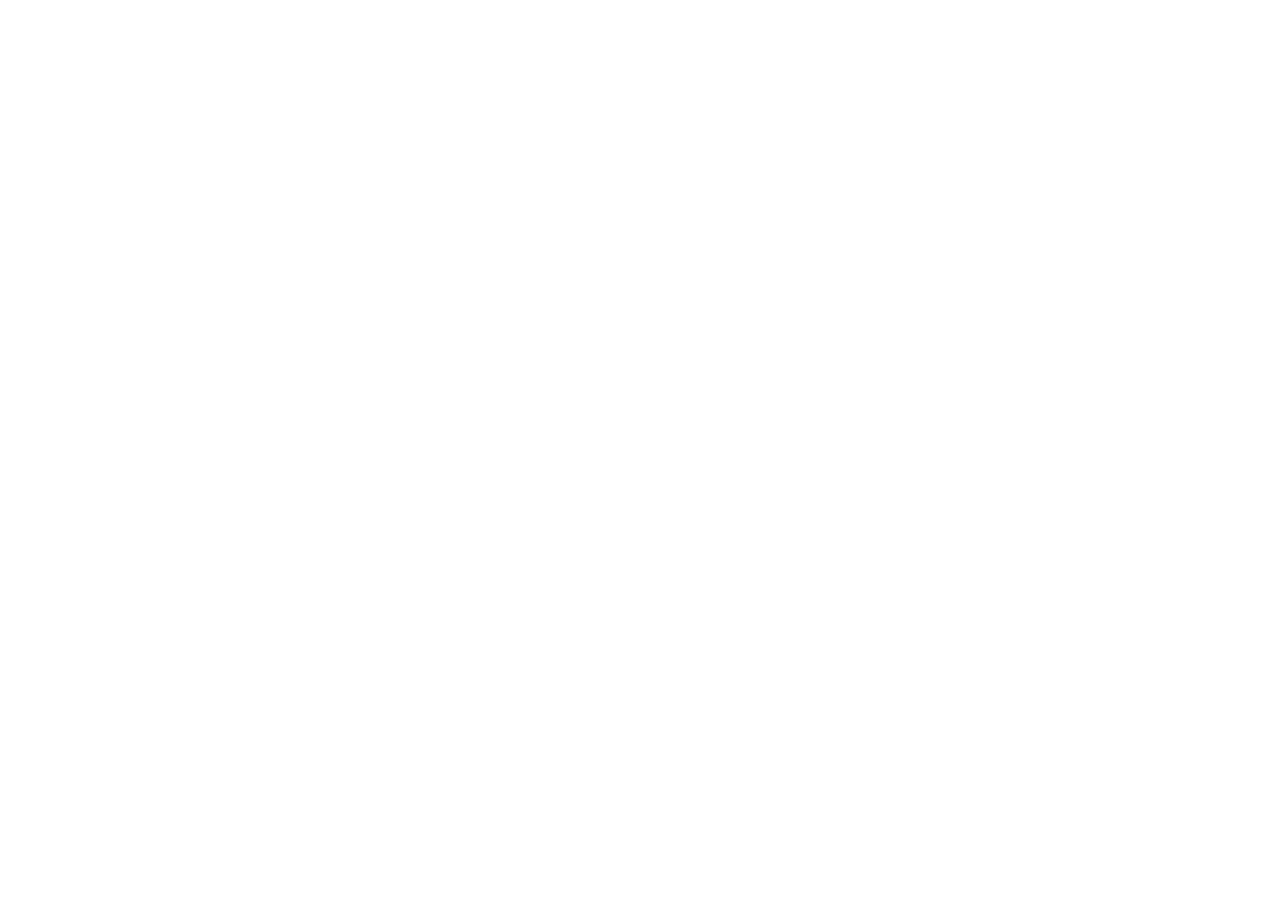
==== gallery.html @ 16dbf75d "Fixing some of the things" ====
<!DOCTYPE html>
<html lang="en">
<head>
    <meta charset="UTF-8">
    <meta http-equiv="X-UA-Compatible" content="IE=edge">
    <meta name="viewport" content="width=device-width, initial-scale=1.0">
    <link rel="stylesheet" href="./gallery.css">
    <link rel="icon" href="[data-uri]">
    <title>Gallery</title>
</head>
<body>

</body>
</html>
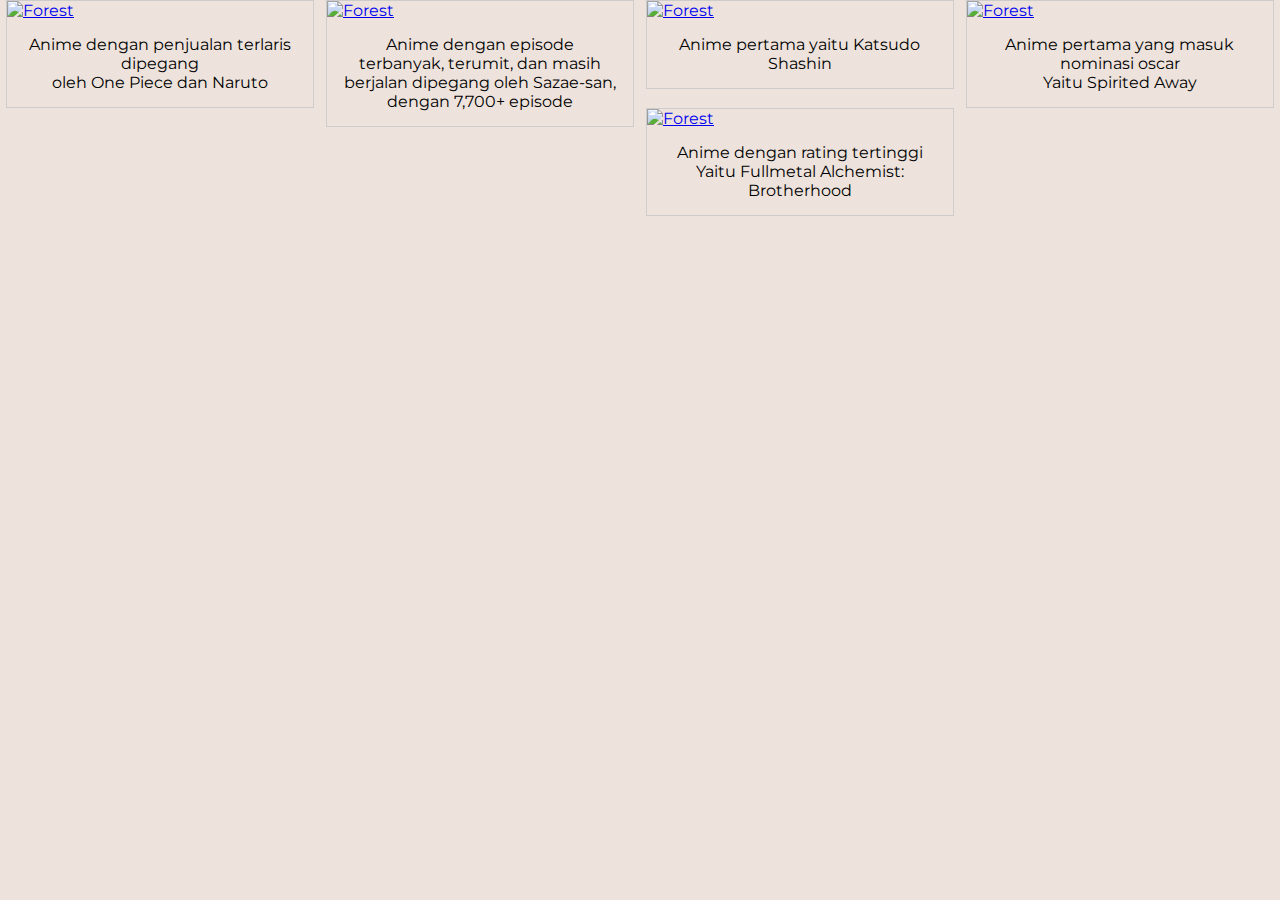
==== commit 8027486f: "Umm, gallery?" ====
--- a/gallery.html
+++ b/gallery.html
@@ -6,9 +6,51 @@
     <meta name="viewport" content="width=device-width, initial-scale=1.0">
     <link rel="stylesheet" href="./gallery.css">
     <link rel="icon" href="[data-uri]">
+    <script src="https://unpkg.com/scrollreveal"></script>
+    <script src="https://ajax.googleapis.com/ajax/libs/jquery/3.3.1/jquery.min.js"></script>
     <title>Gallery</title>
 </head>
 <body>
-
+    <div class="sections">
+        <div class="responsive">
+            <div class="gallery">
+              <a target="_blank" href="https://static2.srcdn.com/wordpress/wp-content/uploads/2021/10/one-piece-naruto-featured.jpg">
+                <img src="https://static2.srcdn.com/wordpress/wp-content/uploads/2021/10/one-piece-naruto-featured.jpg" alt="Forest" width="600" height="400">
+              </a>
+              <div class="desc">Anime dengan penjualan terlaris dipegang <br> oleh <a>One Piece</a> dan <a>Naruto</a></div>
+            </div>
+        </div>
+        <div class="responsive">
+            <div class="gallery">
+              <a target="_blank" href="https://encrypted-tbn0.gstatic.com/images?q=tbn:ANd9GcQBaimyn7QaYaeolj9IvFuzQHfb8osNBQDb6w&usqp=CAU">
+                <img src="https://encrypted-tbn0.gstatic.com/images?q=tbn:ANd9GcQBaimyn7QaYaeolj9IvFuzQHfb8osNBQDb6w&usqp=CAU" alt="Forest" width="600" height="400">
+              </a>
+              <div class="desc">Anime dengan episode terbanyak, terumit, dan masih berjalan dipegang oleh <a>Sazae-san</a>, dengan 7,700+ episode</div>
+            </div>
+        </div>
+        <div class="responsive">
+            <div class="gallery">
+                <a target="_blank" href="https://kinipaham.com/wp-content/uploads/2022/02/Katsudo-Shashin.-e1645534069407.jpg">
+                    <img src="https://kinipaham.com/wp-content/uploads/2022/02/Katsudo-Shashin.-e1645534069407.jpg" alt="Forest" width="600" height="400">
+                </a>
+                <div class="desc">Anime pertama yaitu <a>Katsudo Shashin</a></div>
+            </div>
+        </div>
+        <div class="responsive">
+            <div class="gallery">
+                <a target="_blank" href="https://www.kaorinusantara.or.id/wp-content/uploads/2017/04/kaori-spirited-away-review-0001.jpg">
+                    <img src="https://www.kaorinusantara.or.id/wp-content/uploads/2017/04/kaori-spirited-away-review-0001.jpg" alt="Forest" width="600" height="400">
+                </a>
+                <div class="desc">Anime pertama yang masuk nominasi oscar <br>Yaitu <a>Spirited Away</a></div>
+            </div>
+        </div>
+        <div class="responsive">
+            <div class="gallery">
+                <a target="_blank" href="https://cdn1-production-images-kly.akamaized.net/d-IFPdxmCEyIK2hJBxqvwBiDsLw=/1200x900/smart/filters:quality(75):strip_icc():format(jpeg)/kly-media-production/medias/1244225/original/007072900_1464155333-FMA-characters.jpg">
+                    <img src="https://cdn1-production-images-kly.akamaized.net/d-IFPdxmCEyIK2hJBxqvwBiDsLw=/1200x900/smart/filters:quality(75):strip_icc():format(jpeg)/kly-media-production/medias/1244225/original/007072900_1464155333-FMA-characters.jpg" alt="Forest" width="600" height="400">
+                </a>
+                <div class="desc">Anime dengan rating tertinggi <br>Yaitu <a>Fullmetal Alchemist: Brotherhood</a></div>
+            </div>
+        </div>
 </body>
 </html>--- a/gallery.css
+++ b/gallery.css
@@ -0,0 +1,59 @@
+@import url('https://fonts.googleapis.com/css2?family=Montserrat:wght@400;500&display=swap');
+
+* {
+    margin: 0;
+    padding: 0;
+    font-family: "Montserrat";
+}
+
+body {
+    background-color: #EDE3DC;
+}
+
+div.gallery {
+    border: 1px solid #ccc;
+  }
+  
+  div.gallery:hover {
+    border: 1px solid #777;
+  }
+  
+  div.gallery img {
+    width: 100%;
+    height: auto;
+  }
+  
+  div.desc {
+    padding: 15px;
+    text-align: center;
+  }
+  
+  * {
+    box-sizing: border-box;
+  }
+  
+  .responsive {
+    padding: 0 6px;
+    float: left;
+    width: 24.99999%;
+  }
+  
+  @media only screen and (max-width: 700px) {
+    .responsive {
+      width: 49.99999%;
+      margin: 6px 0;
+    }
+  }
+  
+  @media only screen and (max-width: 500px) {
+    .responsive {
+      width: 100%;
+    }
+  }
+  
+  .clearfix:after {
+    content: "";
+    display: table;
+    clear: both;
+  }
+
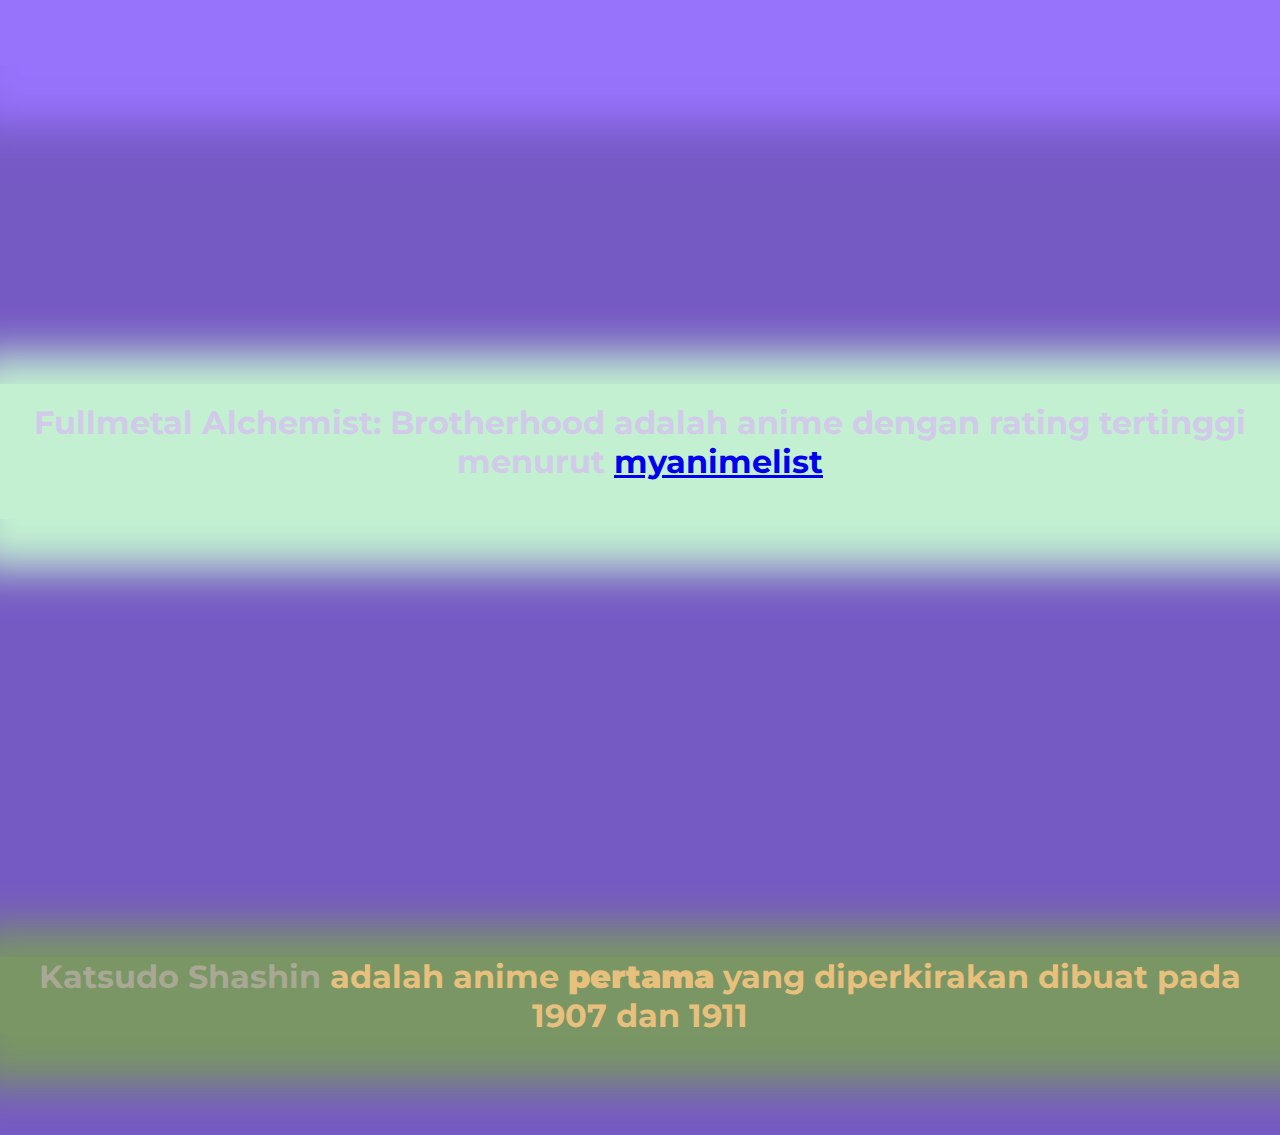
==== commit 70f6689c: "DUDE FINALLY, i just need to make responsive" ====
--- a/gallery.html
+++ b/gallery.html
@@ -4,53 +4,74 @@
     <meta charset="UTF-8">
     <meta http-equiv="X-UA-Compatible" content="IE=edge">
     <meta name="viewport" content="width=device-width, initial-scale=1.0">
+    <script src="https://unpkg.com/scrollreveal"></script>
+     <script src="https://ajax.googleapis.com/ajax/libs/jquery/3.3.1/jquery.min.js"></script>
     <link rel="stylesheet" href="./gallery.css">
-    <link rel="icon" href="[data-uri]">
-    <script src="https://unpkg.com/scrollreveal"></script>
-    <script src="https://ajax.googleapis.com/ajax/libs/jquery/3.3.1/jquery.min.js"></script>
-    <title>Gallery</title>
+    <title>Document</title>
 </head>
 <body>
     <div class="sections">
-        <div class="responsive">
-            <div class="gallery">
-              <a target="_blank" href="https://static2.srcdn.com/wordpress/wp-content/uploads/2021/10/one-piece-naruto-featured.jpg">
-                <img src="https://static2.srcdn.com/wordpress/wp-content/uploads/2021/10/one-piece-naruto-featured.jpg" alt="Forest" width="600" height="400">
-              </a>
-              <div class="desc">Anime dengan penjualan terlaris dipegang <br> oleh <a>One Piece</a> dan <a>Naruto</a></div>
+        <div class="section1 sec" id="one" data-color=one">
+            <div class="bg-img">
             </div>
+            <div class="sec-img">
+                <img src="https://images-wixmp-ed30a86b8c4ca887773594c2.wixmp.com/f/1ce1372a-b75c-4058-b0c8-1bf1c2d6837e/de5417b-844030f7-a1b3-495d-819e-23bb938eb2a7.png/v1/fill/w_580,h_880,strp/monkey_d__luffy_by_hobbj_de5417b-fullview.png?token=eyJ0eXAiOiJKV1QiLCJhbGciOiJIUzI1NiJ9.[base64].vBIcg8SihwFCuzOyYv1mPkCIZjF5kut_T_Q557R8VGI" alt="">
+            </div>
+            <div class="sec-text1" style="    color: #d2cae9;">
+                <br>
+                <br>
+                <h1><a>One Piece</a> adalah anime dengan penjualan <i>worldwide</i> terbanyak, manganya juga menjadi manga dengan penjualan terlaris sedunia!, yaitu sekitar 480 juta copy lebih. Selain itu, One Piece awalnya direncanakan untuk tamat dalam 5 tahun </h1>
+                <br>
+                <br>
+                <br>
+                <br>
+                <br>
+                <br>
+                <br>
+                <br>
+            </div>
+            <h1></h1>
         </div>
-        <div class="responsive">
-            <div class="gallery">
-              <a target="_blank" href="https://encrypted-tbn0.gstatic.com/images?q=tbn:ANd9GcQBaimyn7QaYaeolj9IvFuzQHfb8osNBQDb6w&usqp=CAU">
-                <img src="https://encrypted-tbn0.gstatic.com/images?q=tbn:ANd9GcQBaimyn7QaYaeolj9IvFuzQHfb8osNBQDb6w&usqp=CAU" alt="Forest" width="600" height="400">
-              </a>
-              <div class="desc">Anime dengan episode terbanyak, terumit, dan masih berjalan dipegang oleh <a>Sazae-san</a>, dengan 7,700+ episode</div>
+        <div class="section2 sec" id="two" data-color="two">
+            <div class="bg-img">
+                
             </div>
+            <div class="sec-img">
+                <img src="https://images-wixmp-ed30a86b8c4ca887773594c2.wixmp.com/i/4f5a847b-99d1-408f-9adc-1efbe18c5dbe/d7s8ymn-a6ee4055-fabc-4979-8500-392b441662ed.png" alt="">
+            </div>
+            <div class="sec-text2" style="    color: #d2cae9;">
+                <br>
+                <h1><a>Fullmetal Alchemist: Brotherhood</a> adalah anime dengan rating tertinggi menurut <a href="https://myanimelist.net">myanimelist</a></h1>
+                <br>
+                <br>
+            </div>
+            <h1></h1>
         </div>
-        <div class="responsive">
-            <div class="gallery">
-                <a target="_blank" href="https://kinipaham.com/wp-content/uploads/2022/02/Katsudo-Shashin.-e1645534069407.jpg">
-                    <img src="https://kinipaham.com/wp-content/uploads/2022/02/Katsudo-Shashin.-e1645534069407.jpg" alt="Forest" width="600" height="400">
-                </a>
-                <div class="desc">Anime pertama yaitu <a>Katsudo Shashin</a></div>
+        <div class="section3 sec" id="three" data-color="three">
+            <div class="bg-img">
+                
             </div>
+            <div class="sec-img">
+                <img src="https://upload.wikimedia.org/wikipedia/commons/5/54/Katsud%C5%8D_Shashin.jpg" alt="">
+            </div>
+            <div class="sec-text3" style="    color: #d2cae9;">
+                <br>
+                <h1><a>Katsudo Shashin</a> adalah anime <b>pertama</b> yang diperkirakan dibuat pada 1907 dan 1911 </h1>
+        
+            </div>
+            <h1></h1>
         </div>
-        <div class="responsive">
-            <div class="gallery">
-                <a target="_blank" href="https://www.kaorinusantara.or.id/wp-content/uploads/2017/04/kaori-spirited-away-review-0001.jpg">
-                    <img src="https://www.kaorinusantara.or.id/wp-content/uploads/2017/04/kaori-spirited-away-review-0001.jpg" alt="Forest" width="600" height="400">
-                </a>
-                <div class="desc">Anime pertama yang masuk nominasi oscar <br>Yaitu <a>Spirited Away</a></div>
-            </div>
-        </div>
-        <div class="responsive">
-            <div class="gallery">
-                <a target="_blank" href="https://cdn1-production-images-kly.akamaized.net/d-IFPdxmCEyIK2hJBxqvwBiDsLw=/1200x900/smart/filters:quality(75):strip_icc():format(jpeg)/kly-media-production/medias/1244225/original/007072900_1464155333-FMA-characters.jpg">
-                    <img src="https://cdn1-production-images-kly.akamaized.net/d-IFPdxmCEyIK2hJBxqvwBiDsLw=/1200x900/smart/filters:quality(75):strip_icc():format(jpeg)/kly-media-production/medias/1244225/original/007072900_1464155333-FMA-characters.jpg" alt="Forest" width="600" height="400">
-                </a>
-                <div class="desc">Anime dengan rating tertinggi <br>Yaitu <a>Fullmetal Alchemist: Brotherhood</a></div>
-            </div>
-        </div>
+    </div>
+    <script>
+        ScrollReveal({
+            reset: true,
+            distance: "60px",
+            duration: 1500,
+            delay: 400
+        })
+        ScrollReveal().reveal(".sec-img", {delay: 50});
+        ScrollReveal().reveal(".sec-text", {delay: 50});
+      </script>
+      <script src="./gallery.js"></script>
 </body>
 </html>--- a/gallery.css
+++ b/gallery.css
@@ -7,53 +7,87 @@
 }
 
 body {
-    background-color: #EDE3DC;
+    margin: 0;
+    transition: all 800ms;
+    background-color: #765ac4;
 }
 
-div.gallery {
-    border: 1px solid #ccc;
-  }
-  
-  div.gallery:hover {
-    border: 1px solid #777;
-  }
-  
-  div.gallery img {
-    width: 100%;
-    height: auto;
-  }
-  
-  div.desc {
-    padding: 15px;
+.sections {
     text-align: center;
-  }
-  
-  * {
-    box-sizing: border-box;
-  }
-  
-  .responsive {
-    padding: 0 6px;
-    float: left;
-    width: 24.99999%;
-  }
-  
-  @media only screen and (max-width: 700px) {
-    .responsive {
-      width: 49.99999%;
-      margin: 6px 0;
-    }
-  }
-  
-  @media only screen and (max-width: 500px) {
-    .responsive {
-      width: 100%;
-    }
-  }
-  
-  .clearfix:after {
-    content: "";
-    display: table;
-    clear: both;
-  }
+    background-position: center;
+    max-height: 150%;
+}
 
+.sec-img {
+    z-index: -999;
+    position: relative;
+    left: 0;
+    right: 0;
+    -webkit-filter: drop-shadow(1px 1px 0 rgb(255, 255, 255))
+    drop-shadow(-1px -1px 0 white);
+    filter: drop-shadow(1px 1px 0 white) 
+    drop-shadow(-1px -1px 0 white);
+    text-align: center;
+}
+
+.sec-img img {
+    max-width: 400px;
+}
+
+.sec-text1 {
+    transform: translateY(-300px);
+    z-index: 999;
+    background-color: #9772FB;
+    box-shadow: 10px 20px 40px 40px #9772FB;
+}
+
+.sec-text2 {
+    z-index: 9999;
+    background-color: #c2f0d1;
+    box-shadow: 10px 10px 40px 40px #c2f0d1;
+}
+
+.sec-text3 h1 {
+    color: #DAB88B;
+}
+
+.sec-text3 a {
+    text-decoration: none;
+    color: #a8a895;
+    cursor: pointer;
+}
+
+.section3{
+    transform: translateY(500px);
+}
+
+.section3 img {
+    transform: translateY(-200px);
+}
+
+.sec-text3 h1 {
+    transform: translateY(-100px);
+    color: #E8C07D;
+    background-color: #799664;
+    box-shadow: 10px 10px 40px 40px #799664;
+}
+
+.sec-text h1 {
+    background-color: #9772FB;
+    box-shadow: 0px 0px 40px 40px #B6FFCE;
+    color: #d2cae9;
+    font-size: 15px;
+    z-index: 999999;
+}
+
+.color-one {
+    background-color: #765ac4;
+}
+
+.color-two {
+    background-color: #95d8ab;
+}
+
+.color-three {
+    background-color: #9FC088;
+}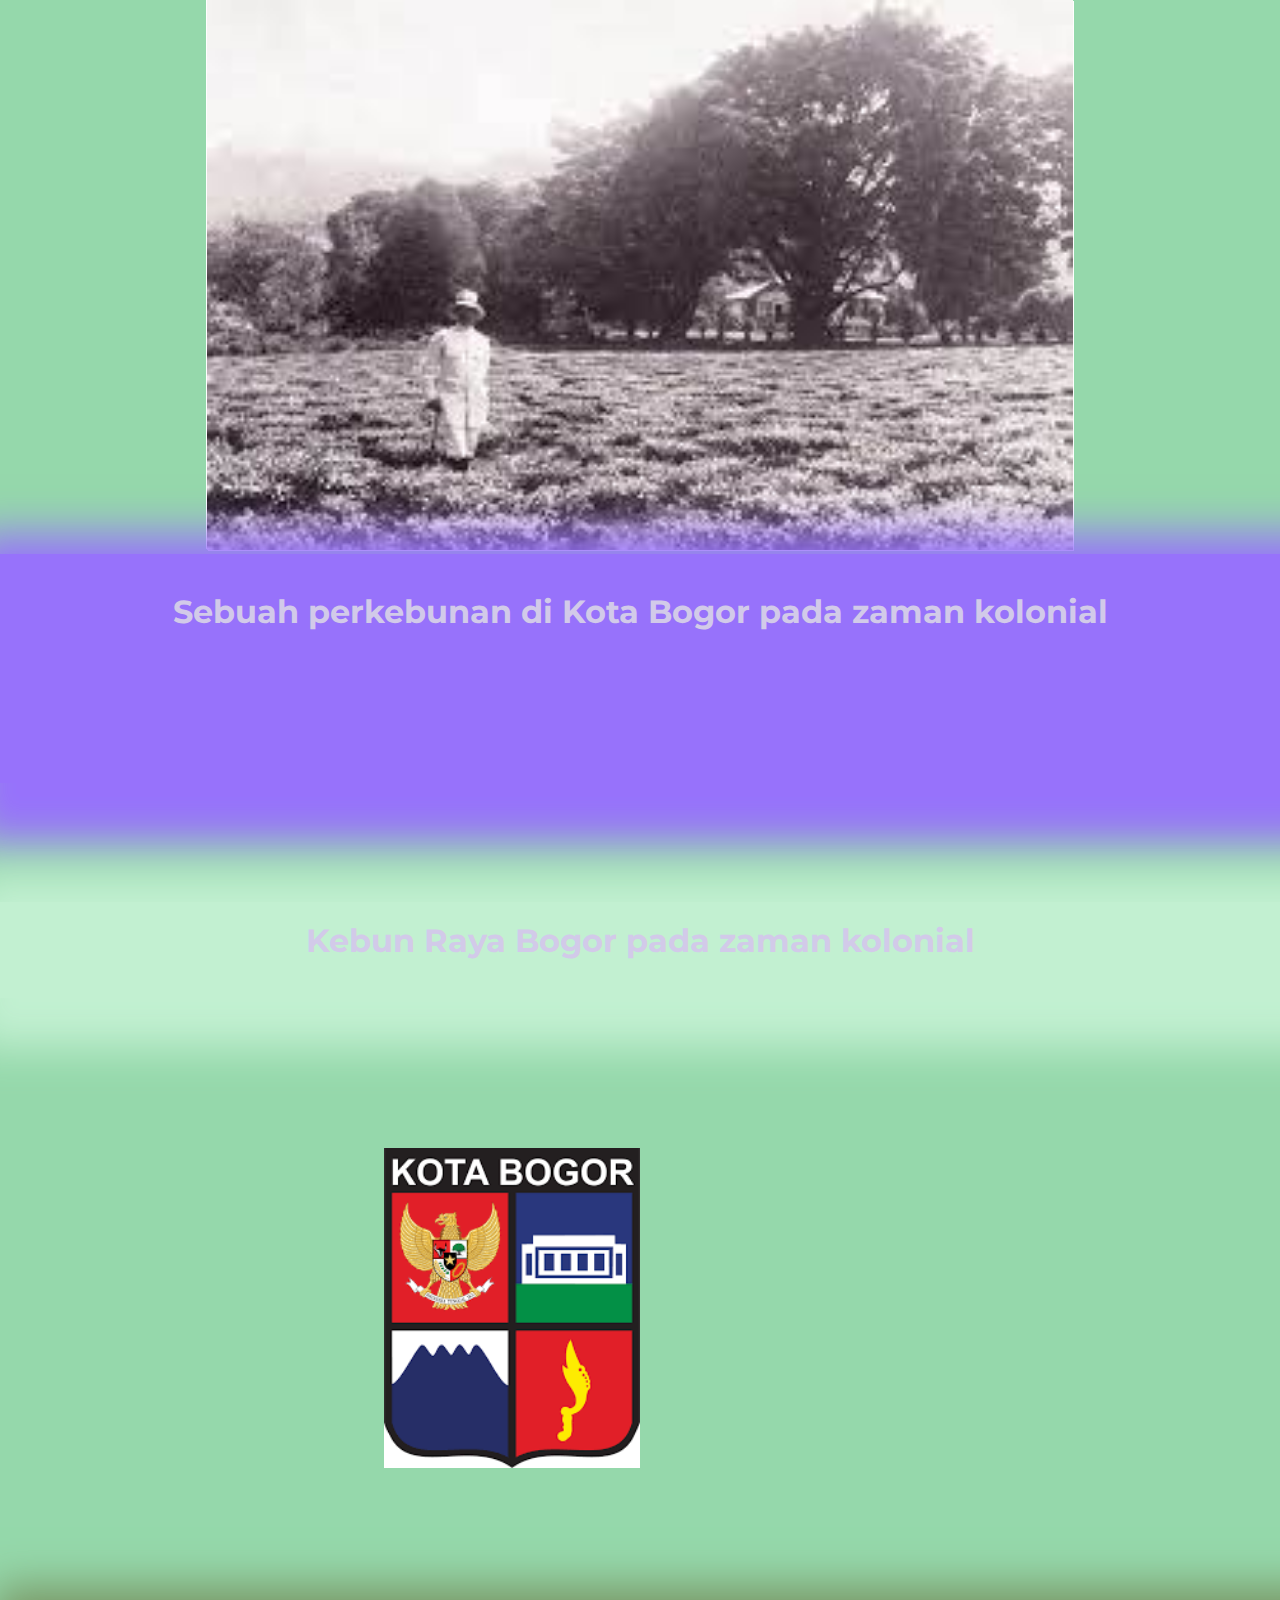
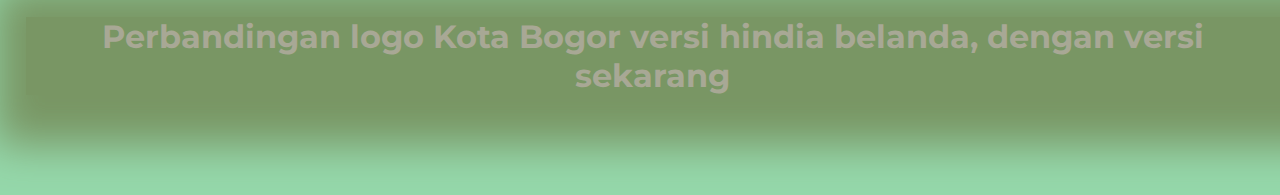
==== commit 2e7b5c2a: "Im gonna sleep bye" ====
--- a/gallery.html
+++ b/gallery.html
@@ -15,12 +15,12 @@
             <div class="bg-img">
             </div>
             <div class="sec-img">
-                <img src="https://images-wixmp-ed30a86b8c4ca887773594c2.wixmp.com/f/1ce1372a-b75c-4058-b0c8-1bf1c2d6837e/de5417b-844030f7-a1b3-495d-819e-23bb938eb2a7.png/v1/fill/w_580,h_880,strp/monkey_d__luffy_by_hobbj_de5417b-fullview.png?token=eyJ0eXAiOiJKV1QiLCJhbGciOiJIUzI1NiJ9.[base64].vBIcg8SihwFCuzOyYv1mPkCIZjF5kut_T_Q557R8VGI" alt="">
+                <img src="[data-uri]" alt="">
             </div>
             <div class="sec-text1" style="    color: #d2cae9;">
                 <br>
                 <br>
-                <h1><a>One Piece</a> adalah anime dengan penjualan <i>worldwide</i> terbanyak, manganya juga menjadi manga dengan penjualan terlaris sedunia!, yaitu sekitar 480 juta copy lebih. Selain itu, One Piece awalnya direncanakan untuk tamat dalam 5 tahun </h1>
+                <h1>Sebuah perkebunan di Kota Bogor pada zaman kolonial</h1>
                 <br>
                 <br>
                 <br>
@@ -37,11 +37,11 @@
                 
             </div>
             <div class="sec-img">
-                <img src="https://images-wixmp-ed30a86b8c4ca887773594c2.wixmp.com/i/4f5a847b-99d1-408f-9adc-1efbe18c5dbe/d7s8ymn-a6ee4055-fabc-4979-8500-392b441662ed.png" alt="">
+                <img src="https://media.suara.com/pictures/970x544/2020/12/03/20681-laboratorium-treub-di-kebun-raya-bogor-yang-ditujukan-untuk-para-ilmuwan-tamu.jpg" alt="">
             </div>
             <div class="sec-text2" style="    color: #d2cae9;">
                 <br>
-                <h1><a>Fullmetal Alchemist: Brotherhood</a> adalah anime dengan rating tertinggi menurut <a href="https://myanimelist.net">myanimelist</a></h1>
+                <h1>Kebun Raya Bogor pada zaman kolonial</h1>
                 <br>
                 <br>
             </div>
@@ -51,12 +51,15 @@
             <div class="bg-img">
                 
             </div>
-            <div class="sec-img">
-                <img src="https://upload.wikimedia.org/wikipedia/commons/5/54/Katsud%C5%8D_Shashin.jpg" alt="">
+            <div class="sec-img_">
+                <img src="https://cdn-brilio-net.akamaized.net/news/2017/04/11/124233/613418-lambang-kota-di-indonesia-saat-zaman-kolonial.jpg" alt="">
+            </div>
+            <div class="sec-img_">
+                <img src="[data-uri]" alt="">
             </div>
             <div class="sec-text3" style="    color: #d2cae9;">
                 <br>
-                <h1><a>Katsudo Shashin</a> adalah anime <b>pertama</b> yang diperkirakan dibuat pada 1907 dan 1911 </h1>
+                <h1><a>Perbandingan logo Kota Bogor versi hindia belanda, dengan versi sekarang </h1>
         
             </div>
             <h1></h1>
--- a/gallery.css
+++ b/gallery.css
@@ -31,11 +31,22 @@
 }
 
 .sec-img img {
-    max-width: 400px;
+    max-width: 100%;
+    max-height: 1000px;
+    height: 550px;
+}
+
+.sec-img_ img{
+    float: left;
+    position: relative;
+    width: 20%;
+    text-align: center;
+    left: 30%;
+    bottom: 50px;
 }
 
 .sec-text1 {
-    transform: translateY(-300px);
+    transform: translateY(0px);
     z-index: 999;
     background-color: #9772FB;
     box-shadow: 10px 20px 40px 40px #9772FB;
@@ -47,8 +58,20 @@
     box-shadow: 10px 10px 40px 40px #c2f0d1;
 }
 
+.section2 {
+    transform: translateY(100px)
+}
+
+
+
 .sec-text3 h1 {
     color: #DAB88B;
+}
+
+.sec-text3 {
+    position: absolute;
+    top: 300px;
+    left: 2%;
 }
 
 .sec-text3 a {
@@ -90,4 +113,11 @@
 
 .color-three {
     background-color: #9FC088;
+}
+
+@media screen and (max-device-width: 640px) {
+    .sec-img_ {
+        width: 1000px;
+        transform: translateX(-300px);
+    }
 }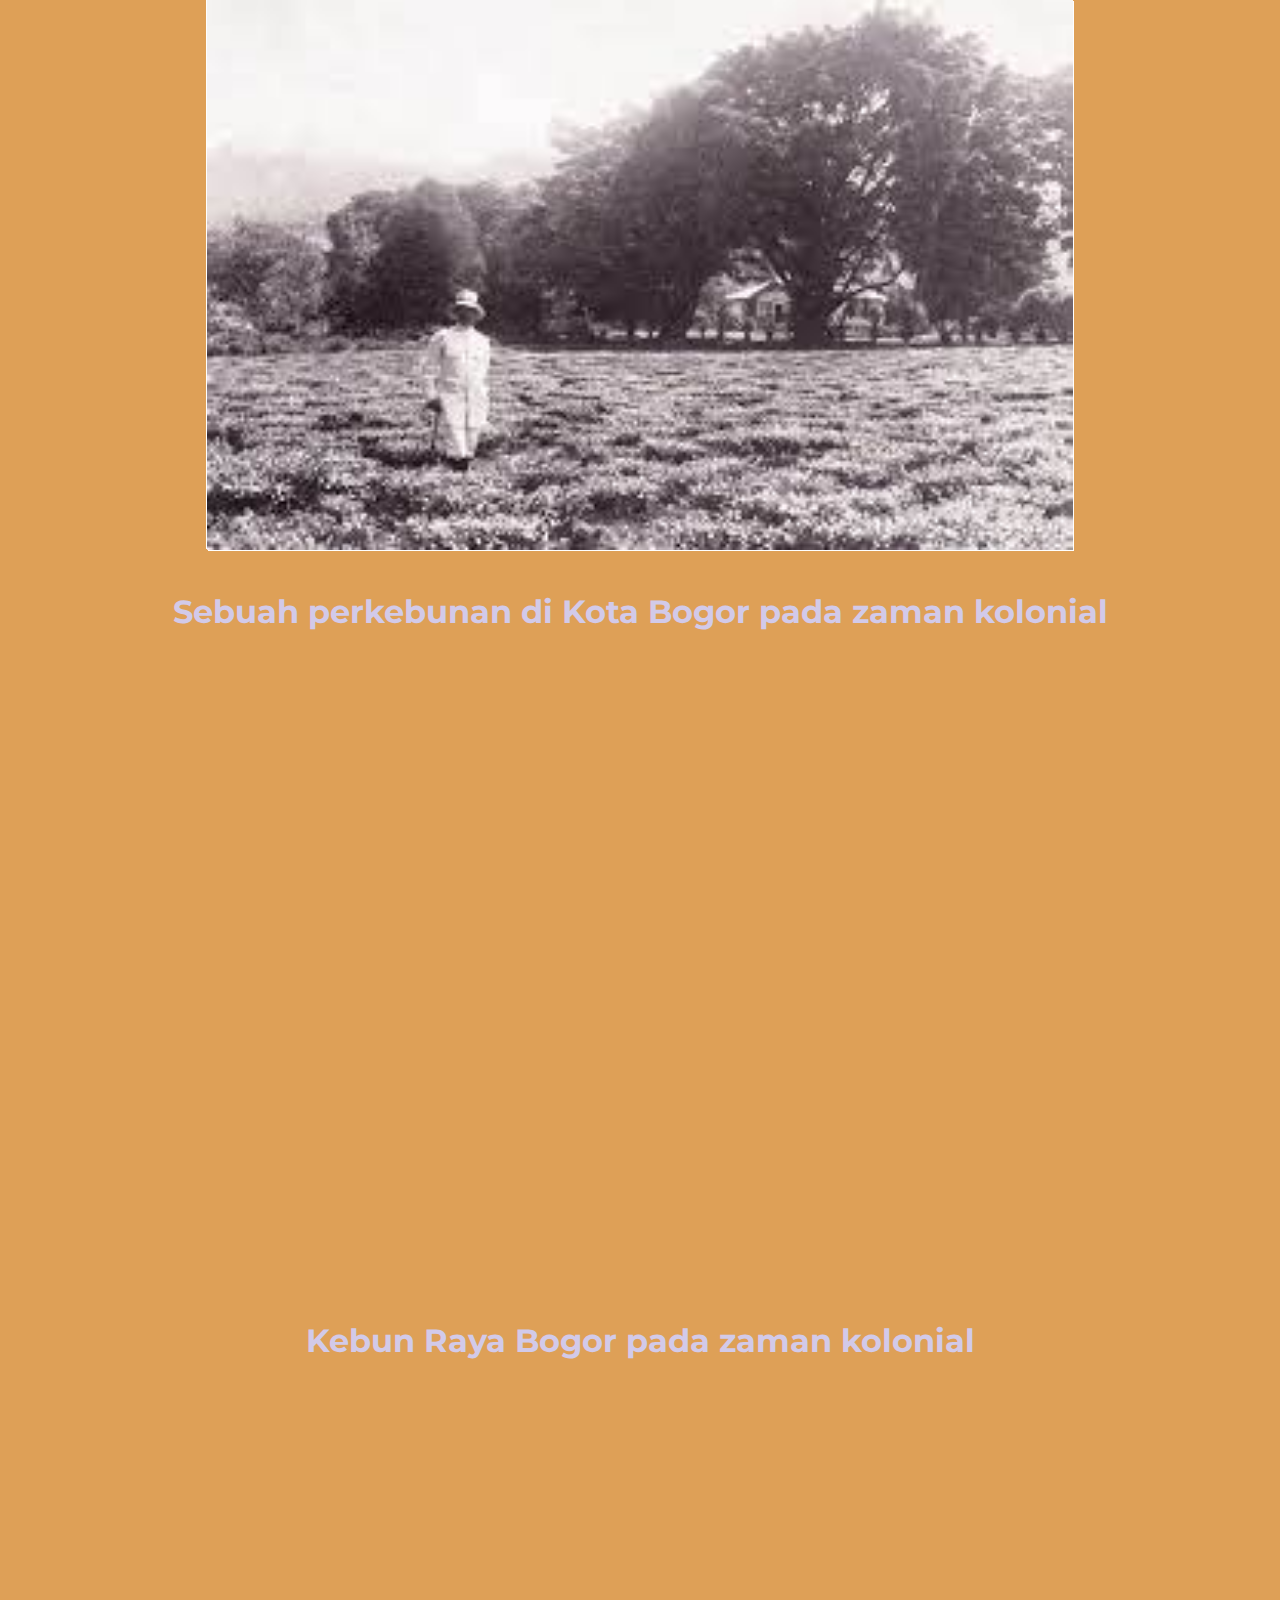
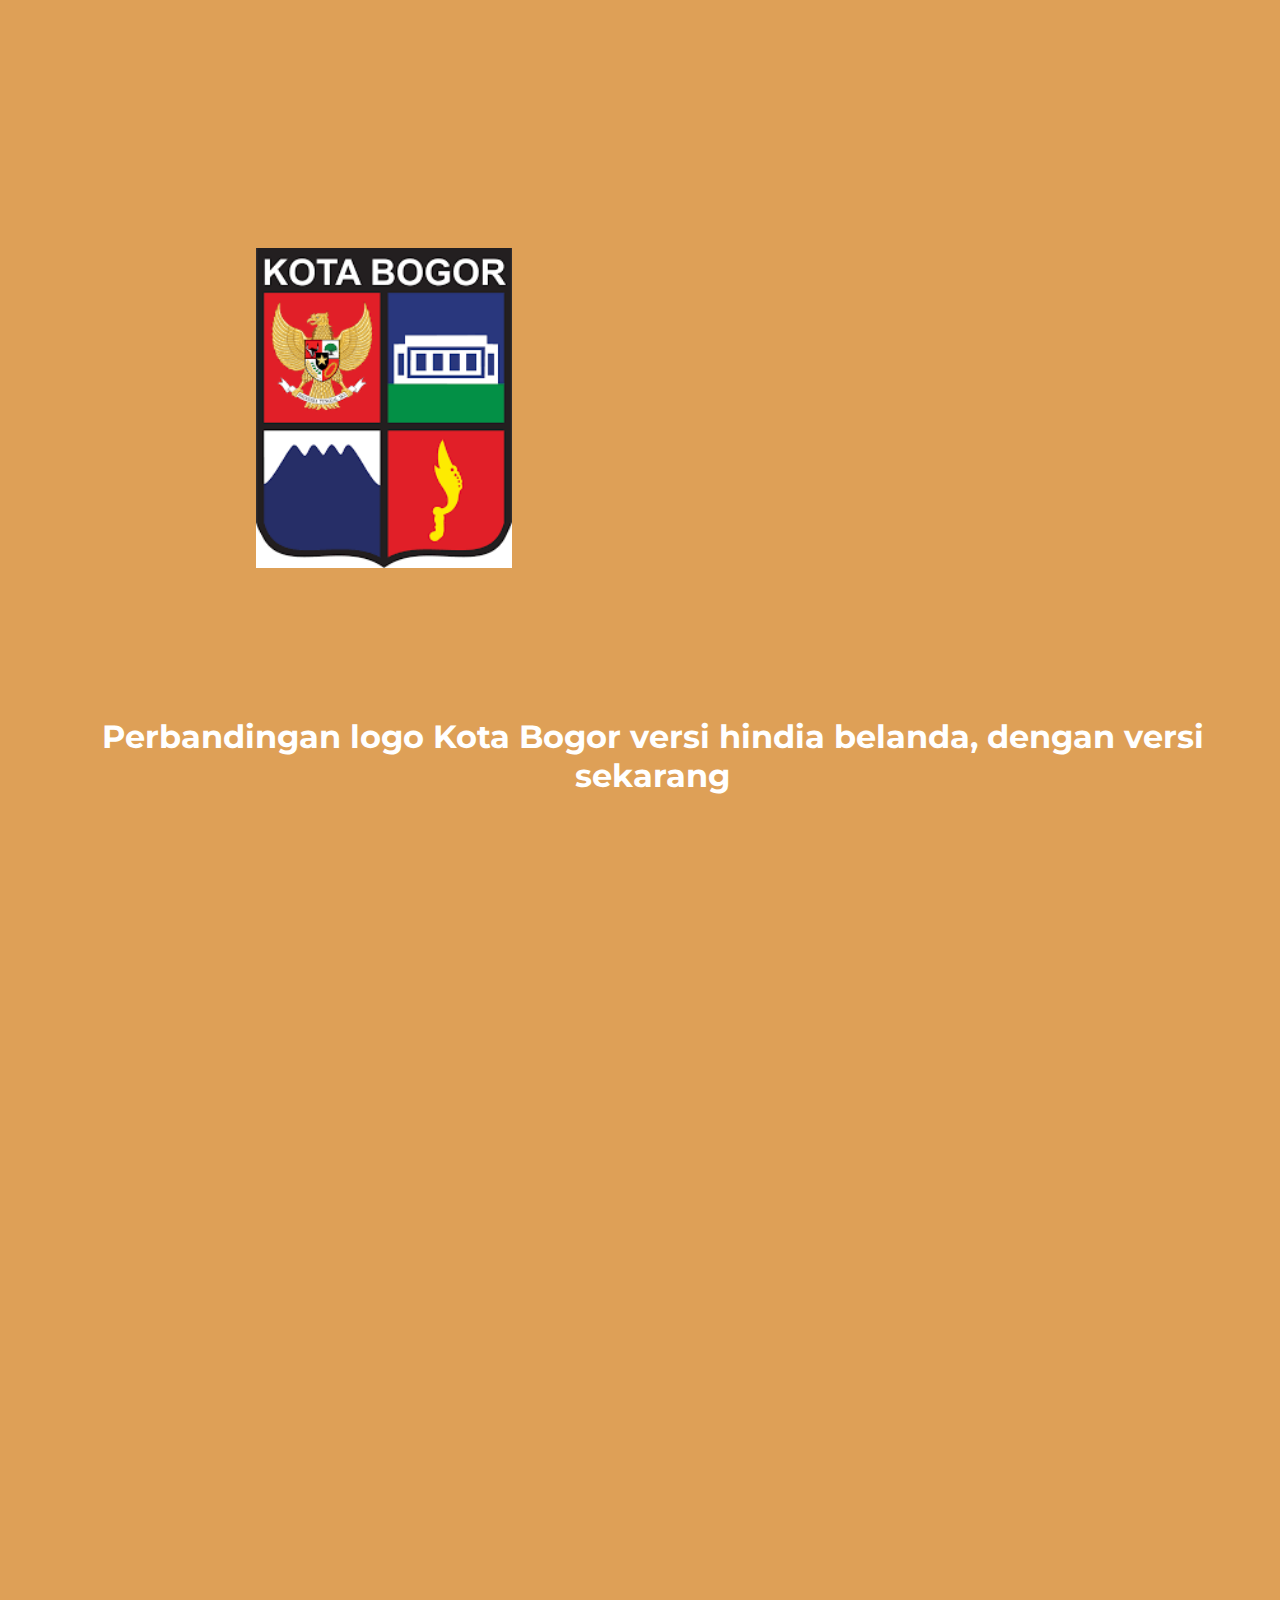
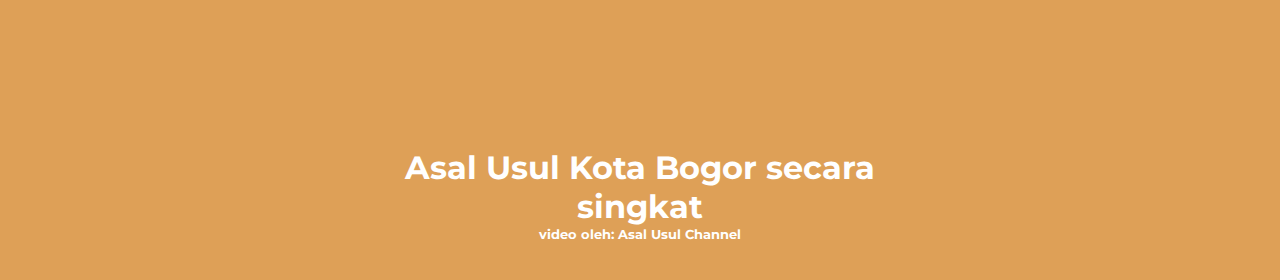
==== commit 1aecf674: "Its hard to make this" ====
--- a/gallery.html
+++ b/gallery.html
@@ -6,8 +6,9 @@
     <meta name="viewport" content="width=device-width, initial-scale=1.0">
     <script src="https://unpkg.com/scrollreveal"></script>
      <script src="https://ajax.googleapis.com/ajax/libs/jquery/3.3.1/jquery.min.js"></script>
+     <script src="https://cdnjs.cloudflare.com/ajax/libs/chroma-js/2.4.2/chroma.min.js"></script>
     <link rel="stylesheet" href="./gallery.css">
-    <title>Document</title>
+    <title>Gallery</title>
 </head>
 <body>
     <div class="sections">
@@ -17,7 +18,7 @@
             <div class="sec-img">
                 <img src="[data-uri]" alt="">
             </div>
-            <div class="sec-text1" style="    color: #d2cae9;">
+            <div class="sec-text1 sec_" style="    color: #d2cae9;">
                 <br>
                 <br>
                 <h1>Sebuah perkebunan di Kota Bogor pada zaman kolonial</h1>
@@ -39,7 +40,7 @@
             <div class="sec-img">
                 <img src="https://media.suara.com/pictures/970x544/2020/12/03/20681-laboratorium-treub-di-kebun-raya-bogor-yang-ditujukan-untuk-para-ilmuwan-tamu.jpg" alt="">
             </div>
-            <div class="sec-text2" style="    color: #d2cae9;">
+            <div class="sec-text2 sec_" style="    color: #d2cae9;">
                 <br>
                 <h1>Kebun Raya Bogor pada zaman kolonial</h1>
                 <br>
@@ -51,29 +52,39 @@
             <div class="bg-img">
                 
             </div>
-            <div class="sec-img_">
+            <div class="sec-img_ sec-logo1">
                 <img src="https://cdn-brilio-net.akamaized.net/news/2017/04/11/124233/613418-lambang-kota-di-indonesia-saat-zaman-kolonial.jpg" alt="">
             </div>
-            <div class="sec-img_">
+            <div class="sec-img_ sec-logo2">
                 <img src="[data-uri]" alt="">
             </div>
-            <div class="sec-text3" style="    color: #d2cae9;">
+            <div class="sec-text3 sec_" style="    color: #ffffff;">
                 <br>
-                <h1><a>Perbandingan logo Kota Bogor versi hindia belanda, dengan versi sekarang </h1>
+                <h1>Perbandingan logo Kota Bogor versi hindia belanda, dengan versi sekarang </h1>  
         
             </div>
             <h1></h1>
+        </div>
+        <div class="section4 sec" id="four" data-color="four">
+            <div class="video-container">
+                <iframe  src="https://www.youtube.com/embed/_3j2_ZeEkJY" title="YouTube video player" frameborder="0" allow="accelerometer; autoplay; clipboard-write; encrypted-media; gyroscope; picture-in-picture" allowfullscreen></iframe>
+            </div>
+            <div class="sec-text4 sec_" style="color: white;">
+                <h1>Asal Usul Kota Bogor secara singkat</h1>
+                <h5>video oleh: Asal Usul Channel</h3>
+                <br><br>
+            </div>
         </div>
     </div>
     <script>
         ScrollReveal({
             reset: true,
-            distance: "60px",
+            distance: "100px",
             duration: 1500,
             delay: 400
         })
         ScrollReveal().reveal(".sec-img", {delay: 50});
-        ScrollReveal().reveal(".sec-text", {delay: 50});
+        ScrollReveal().reveal(".sec-text h1", {delay: 50});
       </script>
       <script src="./gallery.js"></script>
 </body>
--- a/gallery.css
+++ b/gallery.css
@@ -9,7 +9,7 @@
 body {
     margin: 0;
     transition: all 800ms;
-    background-color: #765ac4;
+    background-color: #DEA057;
 }
 
 .sections {
@@ -35,7 +35,6 @@
     max-height: 1000px;
     height: 550px;
 }
-
 .sec-img_ img{
     float: left;
     position: relative;
@@ -48,24 +47,14 @@
 .sec-text1 {
     transform: translateY(0px);
     z-index: 999;
-    background-color: #9772FB;
-    box-shadow: 10px 20px 40px 40px #9772FB;
 }
 
 .sec-text2 {
     z-index: 9999;
-    background-color: #c2f0d1;
-    box-shadow: 10px 10px 40px 40px #c2f0d1;
 }
 
 .section2 {
-    transform: translateY(100px)
-}
-
-
-
-.sec-text3 h1 {
-    color: #DAB88B;
+    transform: translateY(500px)
 }
 
 .sec-text3 {
@@ -74,25 +63,24 @@
     left: 2%;
 }
 
-.sec-text3 a {
-    text-decoration: none;
-    color: #a8a895;
-    cursor: pointer;
-}
 
 .section3{
-    transform: translateY(500px);
+    transform: translateY(1200px);
 }
 
 .section3 img {
     transform: translateY(-200px);
+    position: relative; 
+    left: 20%;
 }
 
 .sec-text3 h1 {
     transform: translateY(-100px);
-    color: #E8C07D;
-    background-color: #799664;
-    box-shadow: 10px 10px 40px 40px #799664;
+    color: #ffffff;
+}
+
+.sec-logo1 {
+    padding-left: 200px;
 }
 
 .sec-text h1 {
@@ -102,6 +90,38 @@
     font-size: 15px;
     z-index: 999999;
 }
+
+.section4 {
+    transform: translateY(1900px);
+    text-align: center;
+    position: relative;
+    width: 100%;
+}
+
+.video-container {
+    width: 80%; /* you have to have a size or this method doesn't work */
+    height: 600px; /* think about making these max-width instead - might give you some more responsiveness */
+
+    position: absolute; /* positions out of the flow, but according to the nearest parent */
+    top: 0; right: 0; /* confuse it i guess */
+    bottom: 0; left: 0;
+    margin: auto;
+}
+
+iframe {
+    width: 100%;
+    height: 90%;
+}
+
+.sec-text4 {
+    width: 560px; /* you have to have a size or this method doesn't work */ /* think about making these max-width instead - might give you some more responsiveness */
+
+    position: absolute; /* positions out of the flow, but according to the nearest parent */
+    top: 550px; right: 0; /* confuse it i guess */
+    bottom: 0; left: 0;
+    margin: auto;
+}
+
 
 .color-one {
     background-color: #765ac4;
@@ -115,6 +135,10 @@
     background-color: #9FC088;
 }
 
+.color-four {
+    background-color: #3A3845;
+}
+
 @media screen and (max-device-width: 640px) {
     .sec-img_ {
         width: 1000px;
